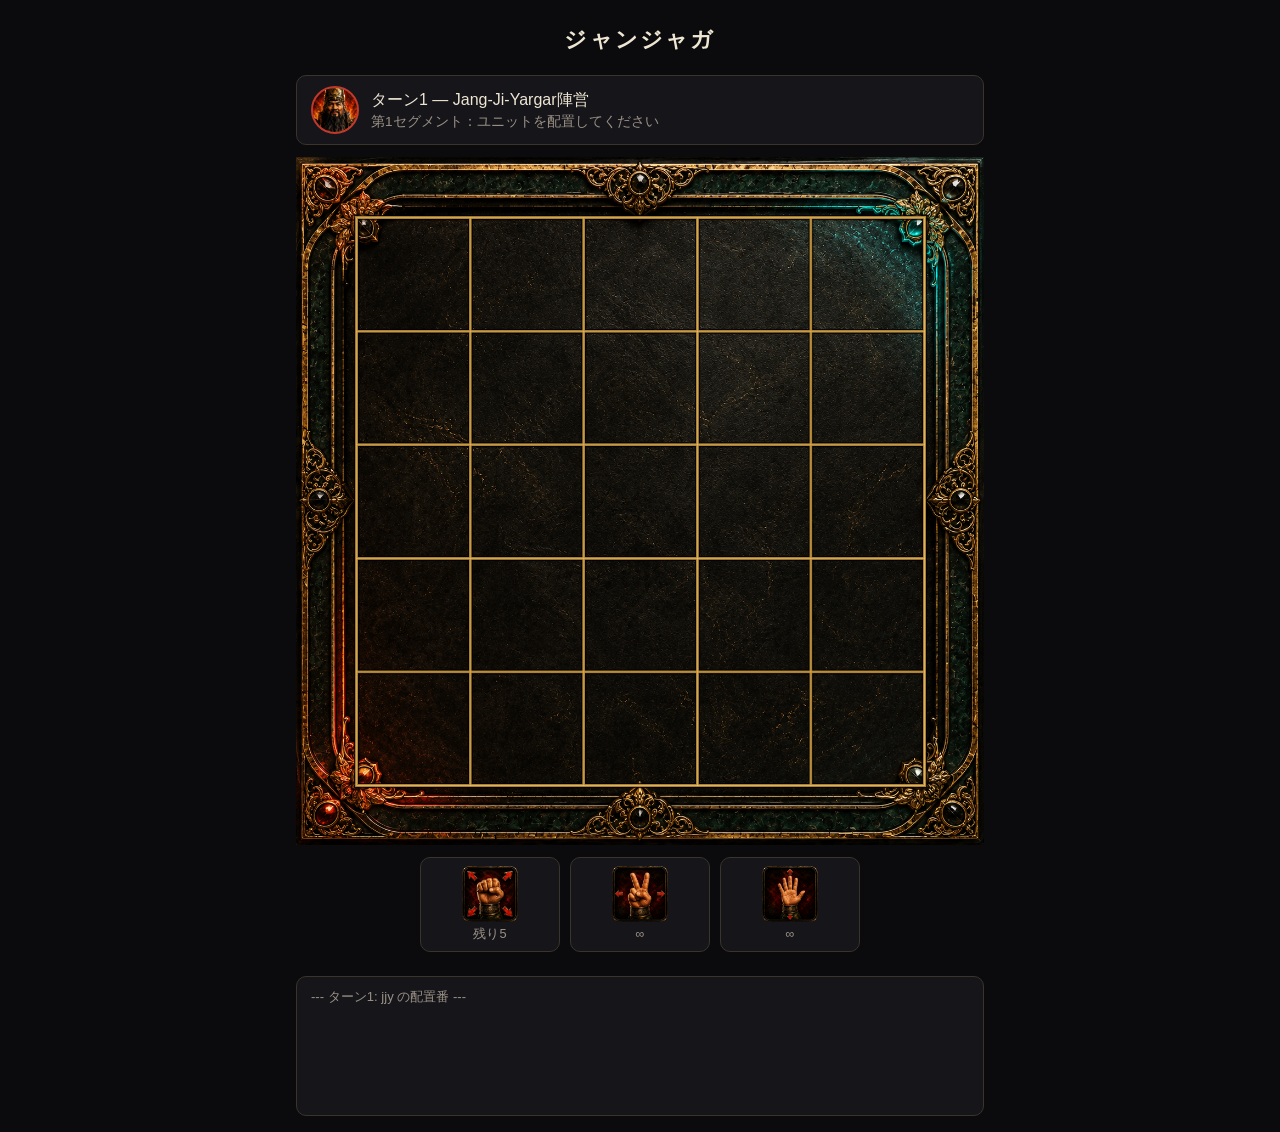
==== index.html @ 160b2379 "Add playable prototype (board, placement, movement, combat, win check) Implement the full v0.1 rules" ====
<!doctype html>
<html lang="ja">
<head>
<meta charset="UTF-8" />
<meta name="viewport" content="width=device-width, initial-scale=1" />
<title>ジャンジャガ</title>
<link rel="stylesheet" href="style.css" />
</head>
<body>
<div id="app">
  <h1>ジャンジャガ</h1>

  <div class="turn-bar">
    <div id="turn-avatar" class="turn-avatar"></div>
    <div class="turn-text">
      <div id="turn-text"></div>
      <div id="turn-phase" class="phase"></div>
    </div>
  </div>

  <div class="board-wrap">
    <img class="board-layer" src="assets/board/board_jjy_zzg_5x5_base_01.png" alt="" />
    <img class="board-layer" src="assets/board/board_grid_5x5_gold_01.png" alt="" />
    <div id="board-grid" class="board-grid-overlay"></div>
  </div>

  <div id="tray" class="tray"></div>

  <div class="controls">
    <button id="skip-challenge-btn" class="hidden">挑戦しない</button>
    <button id="pass-btn" class="hidden">手番を相手に渡す</button>
  </div>

  <div id="log" class="log"></div>
</div>

<div id="win-banner" class="win-banner hidden">
  <div id="win-avatar" class="avatar"></div>
  <h2 id="win-text"></h2>
</div>

<script src="js/game.js"></script>
<script src="js/ui.js"></script>
</body>
</html>
---- style.css ----
:root {
  --jjy-color: #c0392b;
  --zzg-color: #16a596;
  --bg: #0b0b0d;
  --panel-bg: #16151a;
  --panel-border: #3a342a;
  --text: #eee6d3;
  --muted: #9a9186;
}

* {
  box-sizing: border-box;
}

body {
  margin: 0;
  background: var(--bg);
  color: var(--text);
  font-family: "Yu Gothic", "Hiragino Sans", sans-serif;
}

#app {
  max-width: 720px;
  margin: 0 auto;
  padding: 16px;
  display: flex;
  flex-direction: column;
  gap: 12px;
}

h1 {
  text-align: center;
  font-size: 1.4rem;
  margin: 8px 0;
  letter-spacing: 0.1em;
}

.turn-bar {
  display: flex;
  align-items: center;
  gap: 12px;
  background: var(--panel-bg);
  border: 1px solid var(--panel-border);
  border-radius: 10px;
  padding: 10px 14px;
}

.turn-avatar {
  width: 48px;
  height: 48px;
  border-radius: 50%;
  background-size: cover;
  background-position: center 15%;
  flex-shrink: 0;
  border: 2px solid var(--muted);
}

.turn-avatar.jjy {
  border-color: var(--jjy-color);
}
.turn-avatar.zzg {
  border-color: var(--zzg-color);
}

.turn-text {
  flex: 1;
  line-height: 1.4;
}

.turn-text .phase {
  color: var(--muted);
  font-size: 0.85rem;
}

.board-wrap {
  position: relative;
  width: 100%;
  aspect-ratio: 1 / 1;
  user-select: none;
}

.board-layer {
  position: absolute;
  inset: 0;
  width: 100%;
  height: 100%;
  pointer-events: none;
}

.board-grid-overlay {
  position: absolute;
  top: 8.373%;
  left: 8.373%;
  right: 8.214%;
  bottom: 8.214%;
  display: grid;
  grid-template-columns: repeat(5, 1fr);
  grid-template-rows: repeat(5, 1fr);
}

.cell {
  position: relative;
  display: flex;
  align-items: center;
  justify-content: center;
}

.cell.highlight-place::after,
.cell.highlight-move::after {
  content: "";
  position: absolute;
  inset: 8%;
  border-radius: 6px;
  background: rgba(255, 215, 0, 0.25);
  border: 2px dashed rgba(255, 215, 0, 0.8);
  pointer-events: none;
}

.cell.highlight-challenge::after {
  content: "";
  position: absolute;
  inset: 4%;
  border-radius: 50%;
  box-shadow: 0 0 12px 4px rgba(255, 60, 40, 0.9);
  border: 2px solid rgba(255, 120, 60, 0.95);
  animation: pulse 1s ease-in-out infinite;
  pointer-events: none;
}

@keyframes pulse {
  0%,
  100% {
    opacity: 0.55;
  }
  50% {
    opacity: 1;
  }
}

.cell.selected::before {
  content: "";
  position: absolute;
  inset: 2%;
  border-radius: 6px;
  border: 2px solid rgba(255, 255, 255, 0.9);
  pointer-events: none;
}

.unit-icon {
  width: 78%;
  height: 78%;
  background-image: url("assets/units/units_sprite.png");
  background-repeat: no-repeat;
  background-size: 300% 200%;
  border-radius: 8px;
  pointer-events: none;
}

.unit-jjy-rock {
  background-position: 0% 0%;
}
.unit-jjy-scissors {
  background-position: 50% 0%;
}
.unit-jjy-paper {
  background-position: 100% 0%;
}
.unit-zzg-rock {
  background-position: 0% 100%;
}
.unit-zzg-scissors {
  background-position: 50% 100%;
}
.unit-zzg-paper {
  background-position: 100% 100%;
}

.mark {
  width: 80%;
  height: 80%;
  border-radius: 50%;
  background-size: cover;
  background-position: center 12%;
  pointer-events: none;
}

.mark.jjy {
  background-image: url("assets/markers/marker_jjy_win_01.png");
  border: 3px solid var(--jjy-color);
  box-shadow: 0 0 8px 1px rgba(192, 57, 43, 0.7);
}

.mark.zzg {
  background-image: url("assets/markers/marker_zzg_win_01.png");
  border: 3px solid var(--zzg-color);
  box-shadow: 0 0 8px 1px rgba(22, 165, 150, 0.7);
}

.mark.win-line {
  box-shadow: 0 0 16px 6px gold;
}

.tray {
  display: flex;
  gap: 10px;
  justify-content: center;
}

.tray-slot {
  flex: 1;
  max-width: 140px;
  background: var(--panel-bg);
  border: 1px solid var(--panel-border);
  border-radius: 10px;
  padding: 8px;
  display: flex;
  flex-direction: column;
  align-items: center;
  gap: 4px;
  cursor: grab;
  transition: opacity 0.15s, box-shadow 0.15s;
}

.tray-slot.disabled {
  opacity: 0.35;
  cursor: not-allowed;
  pointer-events: none;
}

.tray-slot.selected {
  box-shadow: 0 0 0 2px gold;
}

.tray-slot .unit-icon {
  width: 56px;
  height: 56px;
}

.tray-slot .count {
  font-size: 0.8rem;
  color: var(--muted);
}

.controls {
  display: flex;
  gap: 10px;
  justify-content: center;
}

button {
  font-family: inherit;
  font-size: 0.95rem;
  padding: 10px 18px;
  border-radius: 8px;
  border: 1px solid var(--panel-border);
  background: #232028;
  color: var(--text);
  cursor: pointer;
}

button:hover {
  background: #2d2a33;
}

button:disabled {
  opacity: 0.3;
  cursor: not-allowed;
}

.log {
  background: var(--panel-bg);
  border: 1px solid var(--panel-border);
  border-radius: 10px;
  padding: 10px 14px;
  height: 140px;
  overflow-y: auto;
  font-size: 0.82rem;
  color: var(--muted);
  white-space: pre-wrap;
  line-height: 1.5;
}

.win-banner {
  position: fixed;
  inset: 0;
  background: rgba(0, 0, 0, 0.75);
  display: flex;
  align-items: center;
  justify-content: center;
  flex-direction: column;
  gap: 16px;
  z-index: 10;
}

.win-banner.hidden {
  display: none;
}

.hidden {
  display: none;
}

.win-banner .avatar {
  width: 160px;
  height: 160px;
  border-radius: 50%;
  background-size: cover;
  background-position: center 15%;
  border: 4px solid gold;
}

.win-banner h2 {
  font-size: 1.6rem;
}
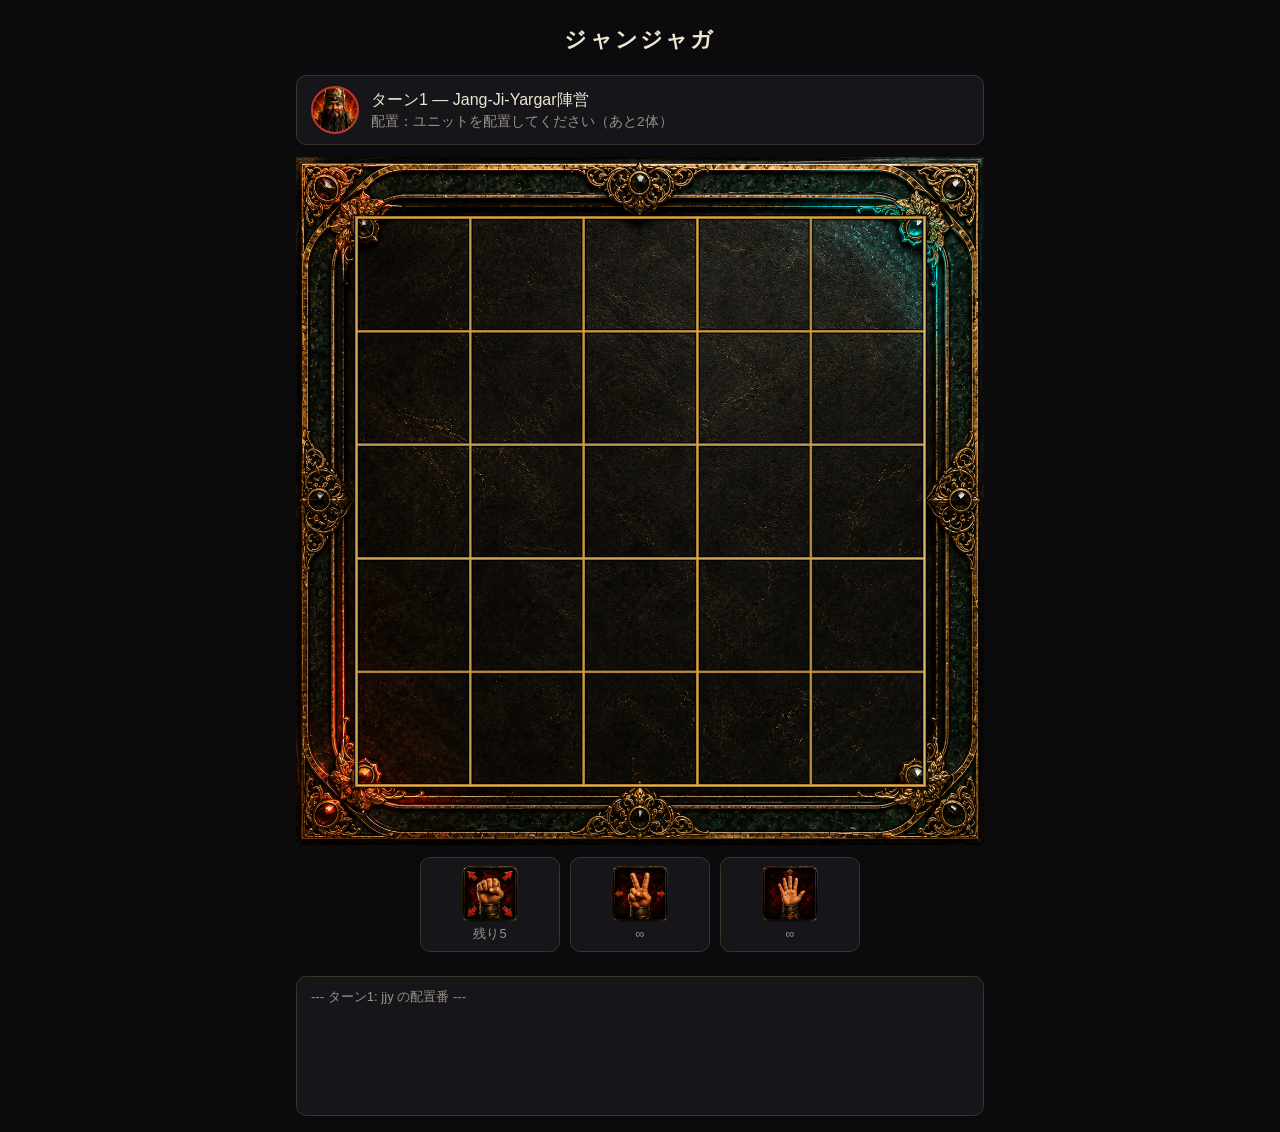
==== commit a0b8f29a: "Redesign turn/segment flow: placement flows into the placer's own segment Replace the old restricted" ====
--- a/index.html
+++ b/index.html
@@ -27,7 +27,6 @@
   <div id="tray" class="tray"></div>
 
   <div class="controls">
-    <button id="skip-challenge-btn" class="hidden">挑戦しない</button>
     <button id="pass-btn" class="hidden">手番を相手に渡す</button>
   </div>
 
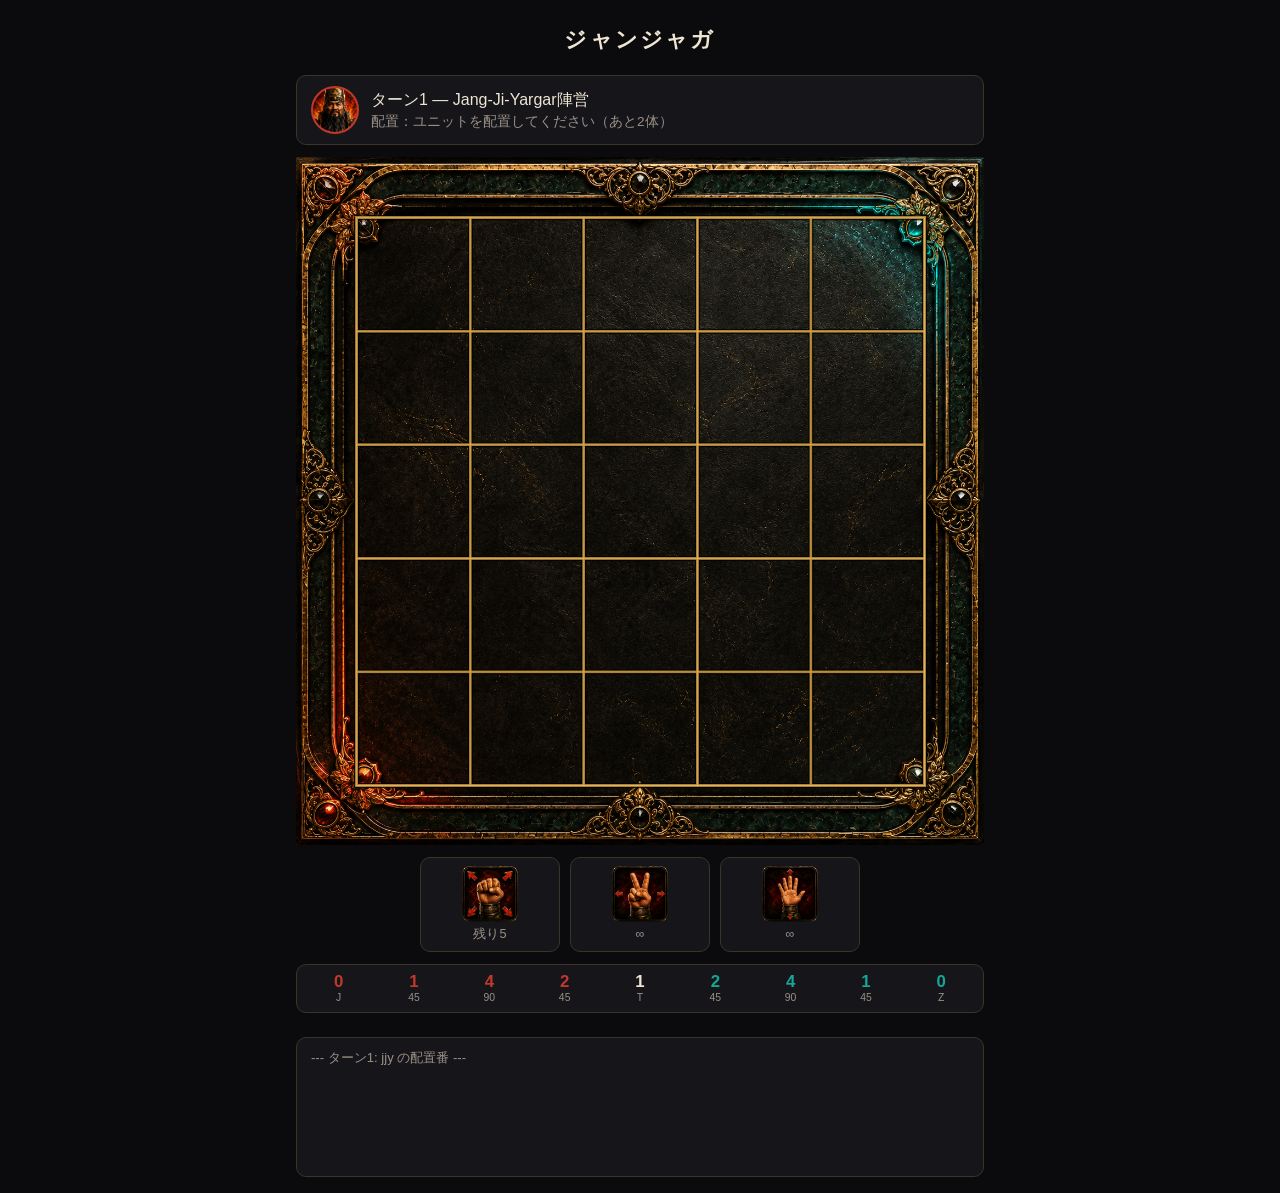
==== commit 96092268: "Add a status bar of J/Z counters below the unit tray Shows, in order: J's ● count, J's rock-45 / sha" ====
--- a/index.html
+++ b/index.html
@@ -26,6 +26,20 @@
 
   <div id="tray" class="tray"></div>
 
+  <div id="counters-bar" class="counters-bar">
+    <div class="counter"><div id="cnt-j-marks" class="counter-value jjy"></div><div class="counter-label">J</div></div>
+    <div class="counter"><div id="cnt-j-rock45" class="counter-value jjy"></div><div class="counter-label">45</div></div>
+    <div class="counter"><div id="cnt-j-sp90" class="counter-value jjy"></div><div class="counter-label">90</div></div>
+    <div class="counter"><div id="cnt-j-sp45" class="counter-value jjy"></div><div class="counter-label">45</div></div>
+    <div class="counter"><div id="cnt-turn" class="counter-value normal"></div><div class="counter-label">T</div></div>
+    <div class="counter"><div id="cnt-z-sp45" class="counter-value zzg"></div><div class="counter-label">45</div></div>
+    <div class="counter"><div id="cnt-z-sp90" class="counter-value zzg"></div><div class="counter-label">90</div></div>
+    <div class="counter"><div id="cnt-z-rock45" class="counter-value zzg"></div><div class="counter-label">45</div></div>
+    <div class="counter"><div id="cnt-z-marks" class="counter-value zzg"></div><div class="counter-label">Z</div></div>
+  </div>
+
+  <div id="rotation-panel" class="rotation-panel hidden"></div>
+
   <div class="controls">
     <button id="pass-btn" class="hidden">手番を相手に渡す</button>
   </div>
--- a/style.css
+++ b/style.css
@@ -137,6 +137,16 @@
   }
 }
 
+.cell.highlight-rotate::after {
+  content: "";
+  position: absolute;
+  inset: 8%;
+  border-radius: 6px;
+  background: rgba(120, 130, 255, 0.25);
+  border: 2px dashed rgba(140, 150, 255, 0.9);
+  pointer-events: none;
+}
+
 .cell.selected::before {
   content: "";
   position: absolute;
@@ -239,6 +249,70 @@
 .tray-slot .count {
   font-size: 0.8rem;
   color: var(--muted);
+}
+
+.counters-bar {
+  display: flex;
+  width: 100%;
+  background: var(--panel-bg);
+  border: 1px solid var(--panel-border);
+  border-radius: 10px;
+  padding: 8px 4px;
+}
+
+.counter {
+  flex: 1 1 0;
+  min-width: 0;
+  display: flex;
+  flex-direction: column;
+  align-items: center;
+  gap: 2px;
+}
+
+.counter-value {
+  font-size: 1.05rem;
+  font-weight: bold;
+  line-height: 1.1;
+}
+
+.counter-value.jjy {
+  color: var(--jjy-color);
+}
+
+.counter-value.zzg {
+  color: var(--zzg-color);
+}
+
+.counter-value.normal {
+  color: var(--text);
+}
+
+.counter-label {
+  font-size: 0.65rem;
+  color: var(--muted);
+  line-height: 1;
+}
+
+.rotation-panel {
+  display: flex;
+  flex-wrap: wrap;
+  gap: 8px;
+  justify-content: center;
+}
+
+.rotation-panel button {
+  font-size: 0.85rem;
+  padding: 8px 12px;
+  background: #1c2140;
+  border-color: #3a4270;
+}
+
+.rotation-panel button:hover {
+  background: #262c56;
+}
+
+.rotation-panel button.active {
+  box-shadow: 0 0 0 2px #7c88ff;
 }
 
 .controls {
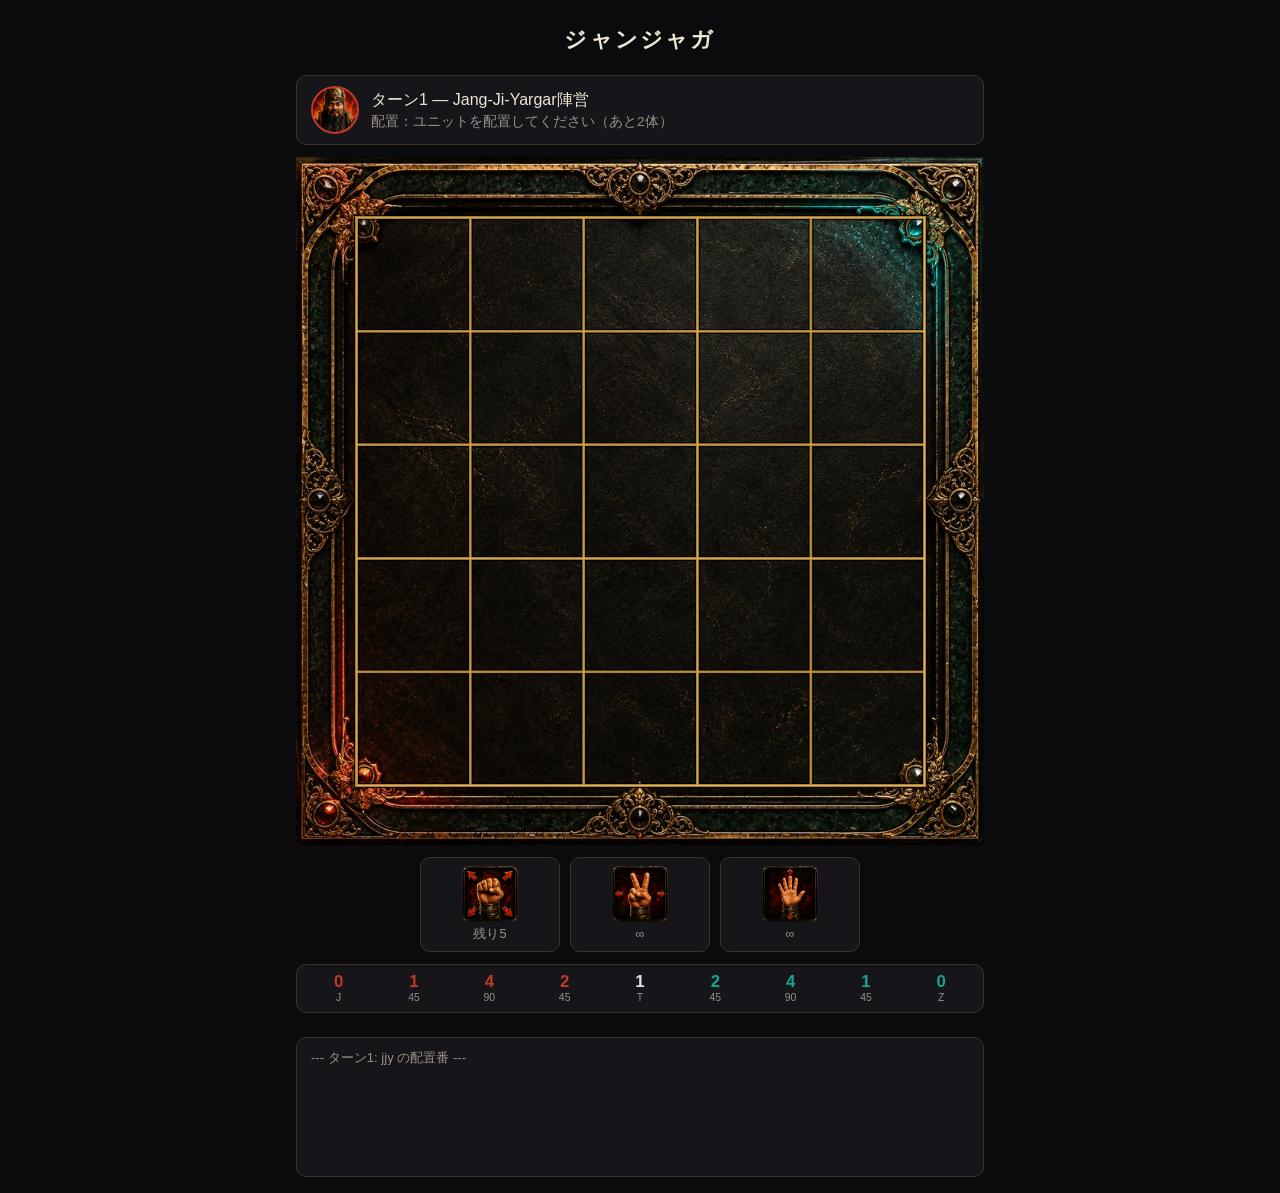
==== commit e8a7ca2a: "Compress oversized art and add a self-contained standalone.html The board base and two portrait PNGs" ====
--- a/index.html
+++ b/index.html
@@ -19,7 +19,7 @@
   </div>
 
   <div class="board-wrap">
-    <img class="board-layer" src="assets/board/board_jjy_zzg_5x5_base_01.png" alt="" />
+    <img class="board-layer" src="assets/board/board_jjy_zzg_5x5_base_01.jpg" alt="" />
     <img class="board-layer" src="assets/board/board_grid_5x5_gold_01.png" alt="" />
     <div id="board-grid" class="board-grid-overlay"></div>
   </div>
--- a/style.css
+++ b/style.css
@@ -195,13 +195,13 @@
 }
 
 .mark.jjy {
-  background-image: url("assets/markers/marker_jjy_win_01.png");
+  background-image: url("assets/markers/marker_jjy_win_01.jpg");
   border: 3px solid var(--jjy-color);
   box-shadow: 0 0 8px 1px rgba(192, 57, 43, 0.7);
 }
 
 .mark.zzg {
-  background-image: url("assets/markers/marker_zzg_win_01.png");
+  background-image: url("assets/markers/marker_zzg_win_01.jpg");
   border: 3px solid var(--zzg-color);
   box-shadow: 0 0 8px 1px rgba(22, 165, 150, 0.7);
 }
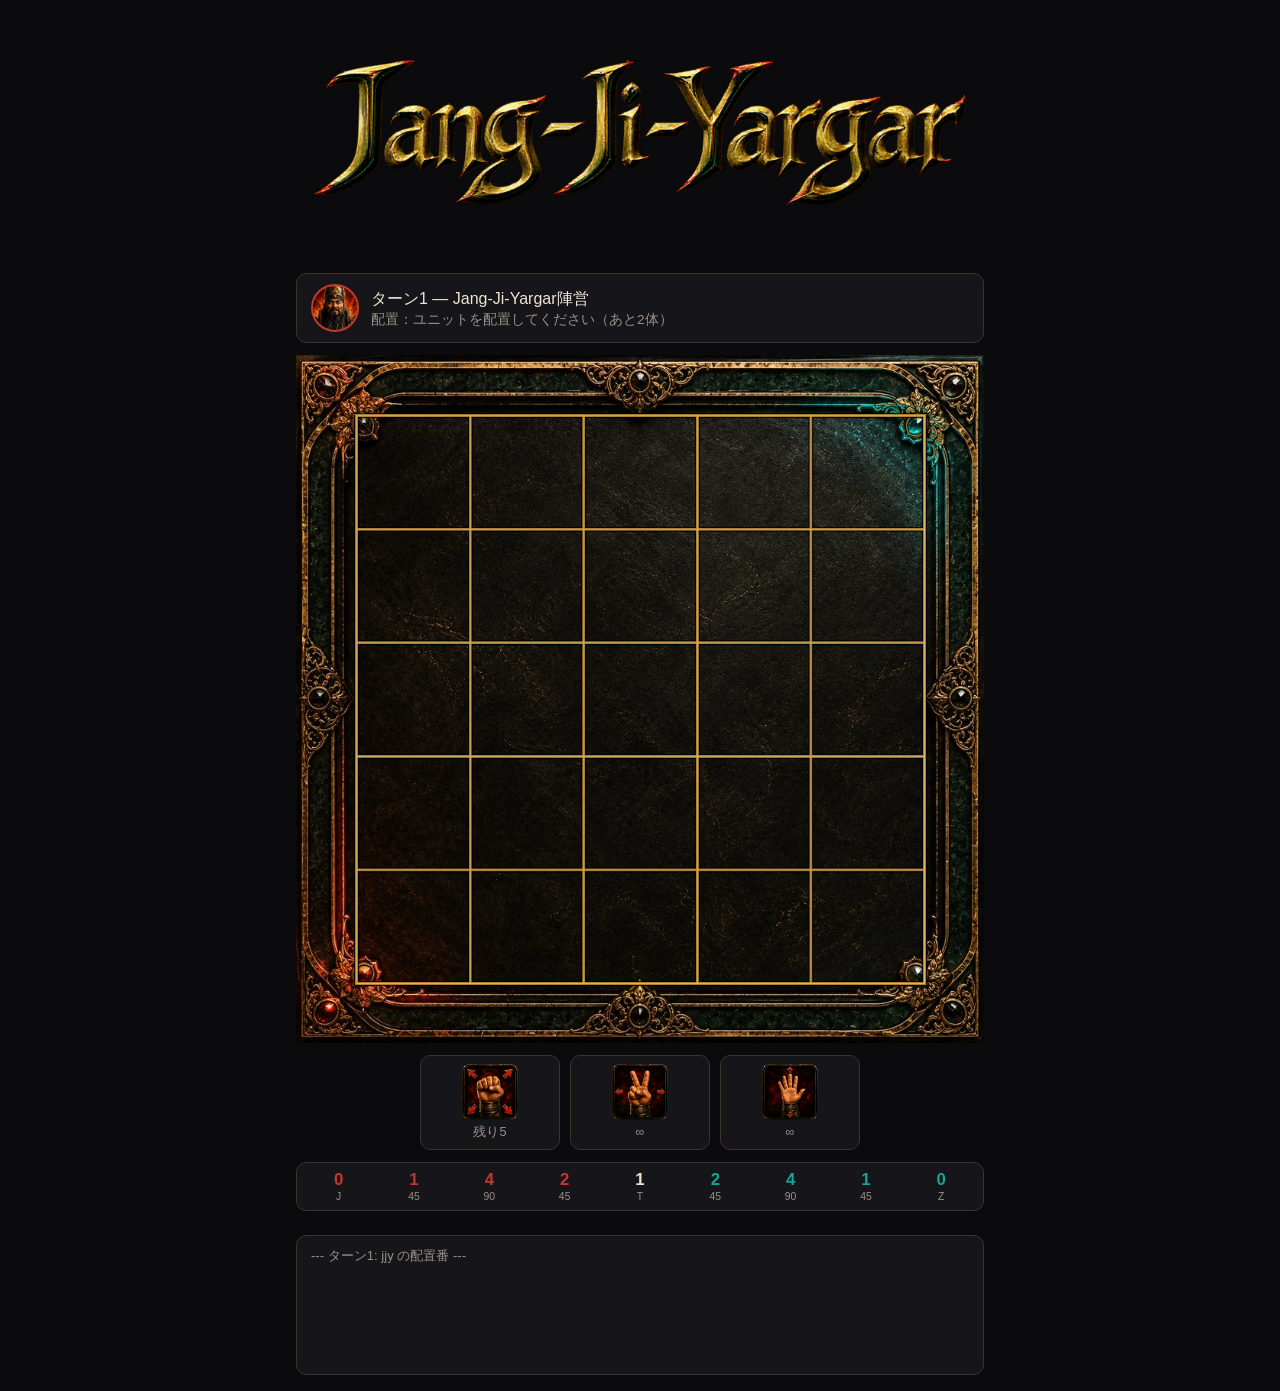
==== commit aeb0f3ad: "Replace the title text with the wordmark logo; trim silence from SFX Swap <h1>ジャンジャガ</h1> for the Ja" ====
--- a/index.html
+++ b/index.html
@@ -8,7 +8,7 @@
 </head>
 <body>
 <div id="app">
-  <h1>ジャンジャガ</h1>
+  <h1 class="logo"><img src="assets/branding/logo_jang_ji_yargar_wordmark_01.png" alt="ジャンジャガ" /></h1>
 
   <div class="turn-bar">
     <div id="turn-avatar" class="turn-avatar"></div>
--- a/style.css
+++ b/style.css
@@ -35,6 +35,13 @@
   letter-spacing: 0.1em;
 }
 
+h1.logo img {
+  max-width: 100%;
+  height: auto;
+  display: block;
+  margin: 0 auto;
+}
+
 .turn-bar {
   display: flex;
   align-items: center;
